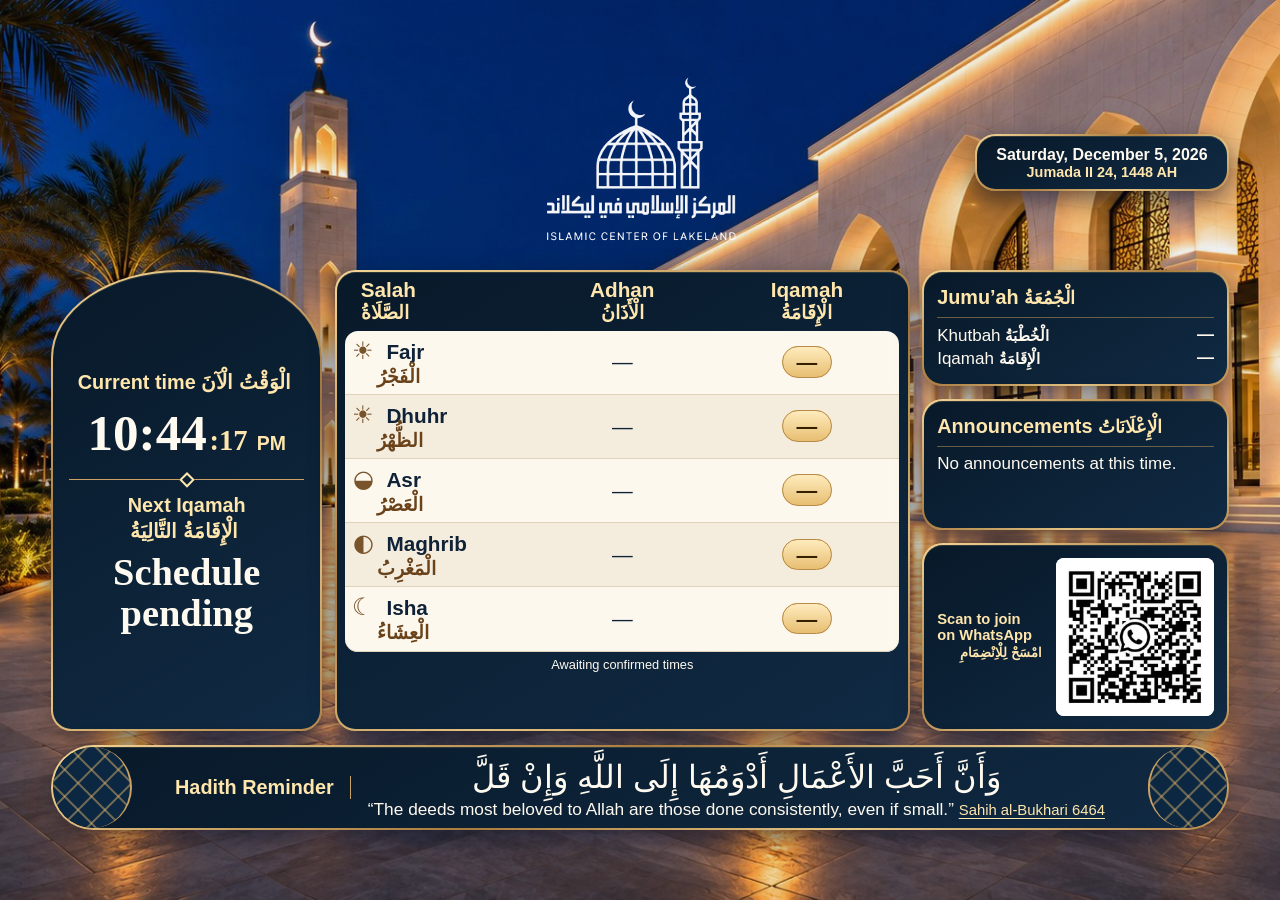
==== index.html @ b2e6d0c0 "Keep the Quran reminder fully visible at 1080p with the separate WhatsApp panel" ====
<!doctype html>
<html lang="en">
<head>
  <meta charset="utf-8">
  <meta name="viewport" content="width=device-width, initial-scale=1">
  <meta name="theme-color" content="#0d233a">
  <title>ICOL | Salah Display</title>
  <link rel="icon" href="icol-logo.jpg">
  <link rel="stylesheet" href="courtyard.css?v=12">
  <script src="courtyard.js?v=3" defer></script>
</head>
<body>
  <main class="display">
    <header class="masthead">
      <h1><img class="logo" src="icol-logo.jpg" alt="Islamic Center of Lakeland Salah Display"></h1>
      <div class="dates panel">
        <p id="date">Lakeland, Florida</p>
        <p id="hijri-date"></p>
      </div>
    </header>

    <div class="dashboard">
      <section class="time-panel panel" aria-label="Local time and next Iqamah">
        <h2>Current time <span class="label-ar" lang="ar" dir="rtl">الْوَقْتُ الْآنَ</span></h2>
        <div class="clock"><time id="clock">--:--</time><span id="clock-seconds" aria-hidden="true"></span><span id="period"></span></div>
        <div class="next">
          <h2>Next Iqamah <span class="label-ar" lang="ar" dir="rtl">الْإِقَامَةُ التَّالِيَةُ</span></h2>
          <p id="next-prayer">Schedule pending</p><p id="next-prayer-ar" class="label-ar" lang="ar" dir="rtl" hidden></p>
          <p id="countdown"></p>
          <p id="next-time" class="pill" hidden></p>
        </div>
      </section>

      <section class="schedule panel" aria-label="Prayer schedule">
        <table>
          <thead><tr>
            <th scope="col">Salah <span class="label-ar" lang="ar" dir="rtl">الصَّلَاةُ</span></th>
            <th scope="col">Adhan <span class="label-ar" lang="ar" dir="rtl">الْأَذَانُ</span></th>
            <th scope="col">Iqamah <span class="label-ar" lang="ar" dir="rtl">الْإِقَامَةُ</span></th>
          </tr></thead>
          <tbody id="prayers"></tbody>
        </table>
        <p id="schedule-status" role="status">Loading schedule…</p>
      </section>

      <aside class="sidebar" aria-label="Community information">
        <section class="jumuah panel">
          <h2>Jumu’ah <span class="label-ar" lang="ar" dir="rtl">الْجُمُعَةُ</span></h2>
          <dl>
            <div><dt>Khutbah <span class="label-ar" lang="ar" dir="rtl">الْخُطْبَةُ</span></dt><dd id="khutbah">—</dd></div>
            <div><dt>Iqamah <span class="label-ar" lang="ar" dir="rtl">الْإِقَامَةُ</span></dt><dd id="jumuah-iqamah">—</dd></div>
          </dl>
        </section>
        <section class="announcements panel">
          <h2>Announcements <span class="label-ar" lang="ar" dir="rtl">الْإِعْلَانَاتُ</span></h2>
          <p id="announcement">No announcements at this time.</p>
        </section>
        <section class="whatsapp-panel panel" aria-label="Join the WhatsApp announcements group">
          <figure class="whatsapp">
            <div class="whatsapp-qr">
              <img src="whatsapp-group-qr.jpg" width="472" height="1024" alt="QR code for the Islamic Center of Lakeland WhatsApp announcements group">
            </div>
            <figcaption>Scan to join on WhatsApp <span class="label-ar" lang="ar" dir="rtl">امْسَحْ لِلْاِنْضِمَامِ</span></figcaption>
          </figure>
        </section>
      </aside>
    </div>

    <section class="reminder panel" aria-labelledby="reminder-title">
      <h2 id="reminder-title">Qur’anic Reminder</h2>
      <div>
        <p id="reminder-arabic" class="arabic" lang="ar" dir="rtl">وَأَقِيمُوا الصَّلَاةَ وَآتُوا الزَّكَاةَ</p>
        <p><span id="reminder-english">“And establish prayer and give zakah.”</span> <cite><a id="reminder-source" href="https://quran.com/2/43">Qur’an 2:43</a></cite></p>
      </div>
    </section>
  </main>
</body>
</html>
---- courtyard.css ----
:root {
  font-family: "Segoe UI", Arial, sans-serif;
  color: #fffaf0;
  background: #101b32;
  --accent-text: #ffe6ad;
  --edge: #cca264;
  --navy: #0a2036;
  --panel-trim: linear-gradient(155deg, #f2d697, #aa7c3e 44%, #e4c483 72%, #ba8b4c);
  --sky: #7d6447;
  --courtyard: url("chandelier-hall.jpg");
  --tint: rgba(19, 37, 64, .10);
}
html[data-phase="night"] { --sky: #222a53; --tint: rgba(9, 19, 56, .06); --courtyard: url("blue-hour-mosque.jpg"); }
* { box-sizing: border-box; }
body {
  margin: 0;
  min-height: 100vh;
  background:
    linear-gradient(var(--tint), var(--tint)),
    var(--courtyard) center / cover no-repeat,
    url("courtyard.jpg") center / cover no-repeat,
    radial-gradient(ellipse at 50% 20%, var(--sky), #152441 78%);
  background-attachment: fixed;
}
.display {
  width: min(100%, 1920px);
  min-height: 100vh;
  margin: auto;
  padding: clamp(18px, 3vw, 55px) clamp(16px, 4vw, 76px);
  display: flex;
  flex-direction: column;
  justify-content: center;
  gap: clamp(12px, 2.4vh, 30px);
}
h1, h2, p, dl, dd { margin: 0; }
h2 { font-size: clamp(17px, 1.55vw, 30px); color: var(--accent-text); }
.masthead { position: relative; display: grid; justify-items: center; align-items: center; }
.masthead h1 {
  position: relative;
  width: clamp(135px, min(24vw, 29vh), 340px);
  aspect-ratio: 520 / 489;
  overflow: hidden;
  mix-blend-mode: multiply;
}
.logo {
  position: absolute;
  top: -6.54%;
  left: -11.54%;
  width: 123.08%;
  height: auto;
  filter: brightness(1.08) contrast(1.2);
}
.panel {
  min-width: 0;
  background: linear-gradient(150deg, #081929, #102a43) padding-box, var(--panel-trim) border-box;
  border: 2px solid transparent;
  border-radius: clamp(14px, 1.6vw, 30px);
  box-shadow: 0 8px 24px #050d2390, inset 0 1px 0 #ffdf8b26;
}
.dates {
  position: absolute;
  right: 0;
  padding: .6em 1.2em;
  font-size: clamp(13px, 1.25vw, 24px);
  font-weight: 650;
  text-align: center;
}
#hijri-date { color: var(--accent-text); font-size: .9em; }
.dashboard {
  display: grid;
  grid-template-columns: minmax(0, .92fr) minmax(0, 1.95fr) minmax(0, 1.04fr);
  gap: clamp(8px, 1vw, 22px);
}
.time-panel { border-top-left-radius: 47% 19%; border-top-right-radius: 47% 19%; display: flex; flex-direction: column; justify-content: center; text-align: center; padding: clamp(10px, 1.25vw, 24px); }
.clock { display: flex; flex-wrap: wrap; align-items: baseline; justify-content: center; column-gap: .18em; font: 700 clamp(29px, 4vw, 76px)/1.12 Georgia, serif; font-variant-numeric: tabular-nums; margin-top: .12em; }
#period { font: 650 .38em "Segoe UI", sans-serif; color: var(--accent-text); }
.next { position: relative; border-top: 1px solid var(--edge); margin-top: clamp(10px, 2vh, 28px); padding-top: clamp(9px, 1.5vh, 20px); }
#next-prayer { font: 700 clamp(21px, 3vw, 56px)/1.05 Georgia, serif; margin-top: .15em; }
#countdown { font-size: clamp(15px, 1.6vw, 29px); margin-top: .3em; }
#countdown:empty, #schedule-status:empty { display: none; }
.pill { color: #342000; background: linear-gradient(#ffebbd, #e7be72); border: 1px solid #b68a49; border-radius: 999px; font-weight: 750; padding: .16em .65em; white-space: nowrap; }
#next-time { width: fit-content; margin: .55em auto 0; font-size: clamp(15px, 1.5vw, 28px); }
.schedule { padding: 0 clamp(6px, .65vw, 13px) clamp(6px, .65vw, 13px); }
table { width: 100%; border-spacing: 0; table-layout: fixed; font-size: clamp(14px, 1.62vw, 31px); text-align: center; }
thead th { color: var(--accent-text); padding: clamp(8px, 1vh, 16px) 0; }
thead th:first-child, tbody th { text-align: left; padding-left: clamp(8px, 1.2vw, 24px); }
tbody { color: #102237; }
tbody tr { background: #fcf8ee; }
tbody tr:nth-child(even) { background: #f4edde; }
tbody tr[aria-current="true"] { background: #f8e7bd; }
tbody th, td { padding: clamp(8px, 1.15vh, 15px) 1px; border-bottom: 1px solid #ded2ba; }
tbody th::before {
  display: inline-block;
  width: 1.4em;
  margin-right: .28em;
  color: #795329;
  text-align: center;
  font: 1.15em Georgia, serif;
}
tbody tr:nth-child(1) th::before { content: "☀" / ""; }
tbody tr:nth-child(2) th::before { content: "☀" / ""; }
tbody tr:nth-child(3) th::before { content: "◒" / ""; }
tbody tr:nth-child(4) th::before { content: "◐" / ""; }
tbody tr:nth-child(5) th::before { content: "☾" / ""; }
tbody tr:first-child th { border-top-left-radius: 13px; }
tbody tr:first-child td:last-child { border-top-right-radius: 13px; }
tbody tr:last-child th { border-bottom-left-radius: 13px; }
tbody tr:last-child td:last-child { border-bottom-right-radius: 13px; }
#schedule-status { padding-top: .45em; text-align: center; font-size: clamp(12px, 1vw, 18px); }
.sidebar { min-width: 0; display: grid; grid-template-rows: auto minmax(min-content, 1fr) auto; gap: clamp(8px, 1vw, 20px); }
.sidebar section { padding: clamp(9px, 1vw, 20px); }
.sidebar h2 { border-bottom: 1px solid #c99c5b80; padding-bottom: .3em; margin-bottom: .35em; }
.jumuah dl, #announcement { font-size: clamp(13px, 1.33vw, 25px); }
.jumuah dl div { display: flex; flex-wrap: wrap; justify-content: space-between; gap: 0 .4em; }
.jumuah dd { font-weight: 700; }
#announcement { min-block-size: 3.6em; line-height: 1.2; overflow-wrap: anywhere; }
.reminder { display: flex; gap: 1em; align-items: center; justify-content: center; padding: .5em 1em; text-align: center; font-size: clamp(14px, 1.35vw, 25px); }
.reminder h2 { max-width: 9em; border-right: 1px solid var(--edge); padding-right: .8em; }
.arabic { font-size: clamp(24px, 2.5vw, 45px); line-height: 1.35; }
cite { color: var(--accent-text); font-size: .86em; font-style: normal; white-space: nowrap; }
@media (min-width: 761px) {
  .next::before {
    content: "";
    position: absolute;
    width: .45em;
    height: .45em;
    top: 0;
    left: 50%;
    transform: translate(-50%, -50%) rotate(45deg);
    background: var(--navy);
    border: 2px solid var(--accent-text);
  }
  .reminder {
    position: relative;
    isolation: isolate;
    overflow: hidden;
    border-radius: 999px;
    padding-inline: clamp(42px, 7vw, 130px);
  }
  .reminder::before, .reminder::after {
    content: "";
    position: absolute;
    z-index: -1;
    inset: 0 auto 0 0;
    width: clamp(30px, 6vw, 112px);
    background:
      repeating-linear-gradient(45deg, transparent 0 10px, #dbb26980 11px 12px, transparent 13px 19px),
      repeating-linear-gradient(-45deg, transparent 0 10px, #dbb26980 11px 12px, transparent 13px 19px),
      #0c2741;
    border-radius: 50%;
    border-right: 2px solid var(--edge);
  }
  .reminder::after { inset: 0 0 0 auto; transform: scaleX(-1); }
}
@media (max-width: 760px) {
  .dashboard { grid-template-columns: minmax(0, 1fr); }
  .masthead { grid-template-columns: auto 1fr; justify-items: start; gap: 12px; }
  .dates { position: static; justify-self: end; }
  .time-panel { border-radius: 16px; flex-direction: row; align-items: center; justify-content: space-around; gap: 10px; }
  .next { position: relative; border-top: 0; border-left: 1px solid var(--edge); padding: 0 0 0 12px; margin: 0; }
  .sidebar { grid-template-columns: repeat(2, minmax(0, 1fr)); grid-template-rows: auto; }
}
@media (max-width: 410px) {
  .reminder { flex-direction: column; gap: .3em; }
  .reminder h2 { max-width: none; border-right: 0; padding-right: 0; }
}
cite a { color: inherit; text-underline-offset: .2em; }
#clock-seconds { margin-left: -.23em; color: var(--accent-text); font-size: .56em; }

.label-ar {
  display: inline-block;
  margin-inline-start: .25em;
  font-family: "Segoe UI", Tahoma, Arial, sans-serif;
  font-weight: 600;
  line-height: 1.5;
}
.label-ar[hidden] { display: none; }
thead .label-ar, tbody .label-ar {
  display: block;
  margin-inline-start: 0;
  font-size: .9em;
}
tbody .label-ar { margin-left: 1.65em; text-align: left; color: #6a431b; }
#next-prayer-ar { font-size: clamp(20px, 2.5vw, 46px); color: var(--accent-text); }
.sidebar .label-ar { font-size: .9em; }
@media (max-width: 430px) {
  .time-panel h2 .label-ar, .sidebar h2 .label-ar { display: block; margin-inline-start: 0; }
  tbody .label-ar { margin-left: .1em; }
}
@media (min-width: 761px) and (orientation: landscape) {
  .display { padding-block: clamp(12px, 2.1vh, 26px); gap: clamp(9px, 1.55vh, 20px); }
  .masthead h1 { width: clamp(124px, min(24vw, 22vh), 340px); }
  table { font-size: clamp(14px, min(1.62vw, 2.7vh), 31px); line-height: 1.15; }
  thead th, tbody th, td { padding-block: clamp(4px, .66vh, 9px); }
  thead .label-ar, tbody .label-ar { line-height: 1.25; }
}
html[data-phase="night"] .masthead h1 { mix-blend-mode: screen; }
html[data-phase="night"] .logo { filter: brightness(1.08) contrast(1.2) invert(1); }

.whatsapp {
  display: grid;
  grid-template-columns: minmax(0, 1fr) auto;
  align-items: center;
  column-gap: clamp(9px, 1.1vw, 18px);
  margin: 0;
}
.whatsapp-qr {
  grid-column: 2;
  grid-row: 1;
  position: relative;
  width: clamp(103px, 17.6vh, 190px);
  aspect-ratio: 1;
  overflow: hidden;
  background: white;
  border-radius: 8px;
}
.whatsapp-qr img {
  position: absolute;
  /* Frame the original QR and its white margin without altering the code. */
  width: 201.71%;
  max-width: none;
  height: auto;
  left: -50.85%;
  top: -173.93%;
}
.whatsapp figcaption {
  grid-column: 1;
  grid-row: 1;
  color: var(--accent-text);
  font-size: clamp(12px, 1.15vw, 22px);
  font-weight: 650;
}
.whatsapp .label-ar { display: block; margin-inline-start: 0; }
@media (max-width: 760px) {
  .whatsapp-panel { grid-column: 1 / -1; }
}
@media (min-width: 761px) and (max-width: 1020px) {
  .whatsapp { grid-template-columns: 1fr; justify-items: center; row-gap: 5px; text-align: center; }
  .whatsapp-qr, .whatsapp figcaption { grid-column: 1; grid-row: auto; }
}
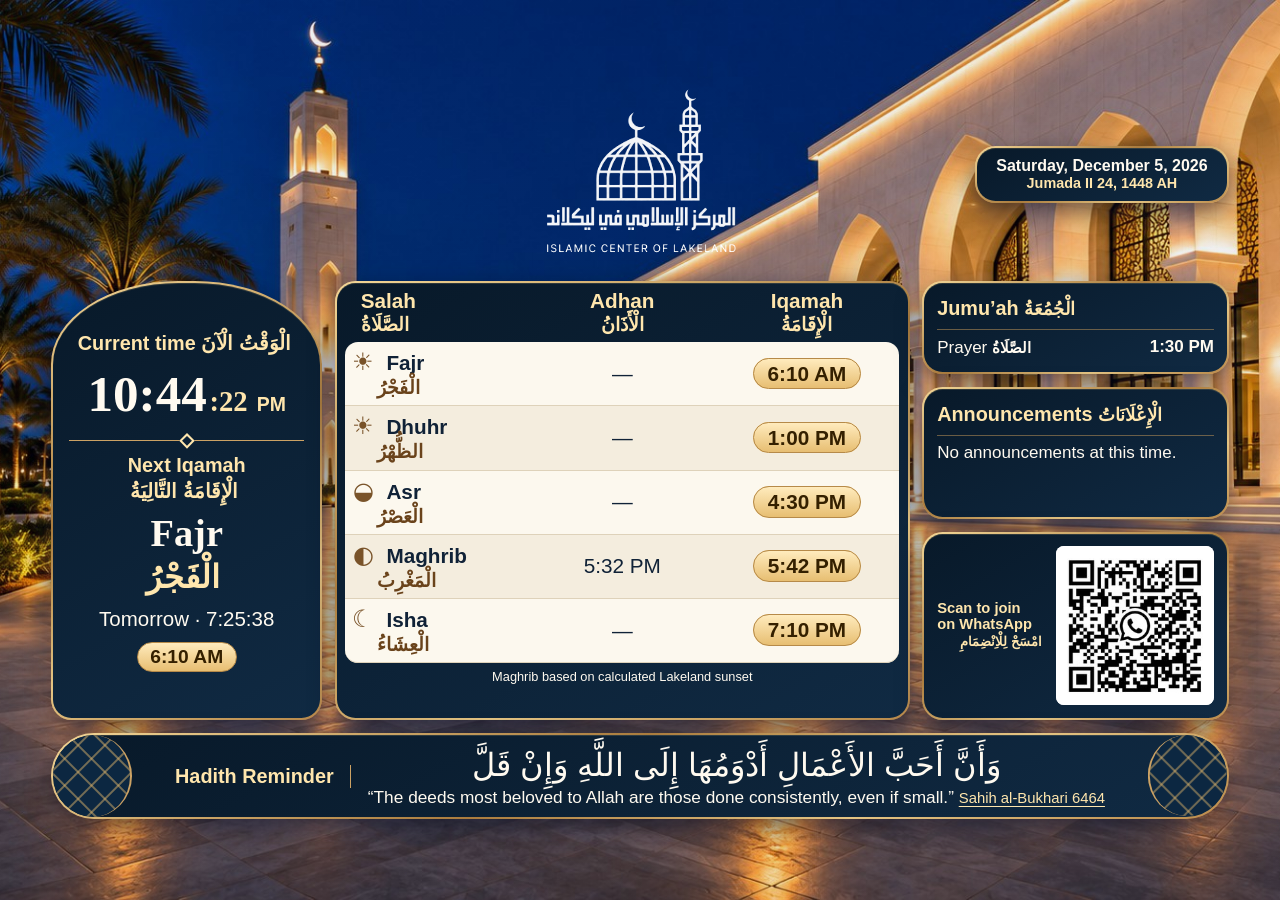
==== commit a25c471e: "Publish approved ICOL Iqamah times and calculate Maghrib from Lakeland sunset" ====
--- a/index.html
+++ b/index.html
@@ -6,8 +6,8 @@
   <meta name="theme-color" content="#0d233a">
   <title>ICOL | Salah Display</title>
   <link rel="icon" href="icol-logo.jpg">
-  <link rel="stylesheet" href="courtyard.css?v=12">
-  <script src="courtyard.js?v=3" defer></script>
+  <link rel="stylesheet" href="courtyard.css?v=13">
+  <script src="courtyard.js?v=4" defer></script>
 </head>
 <body>
   <main class="display">
@@ -47,8 +47,8 @@
         <section class="jumuah panel">
           <h2>Jumu’ah <span class="label-ar" lang="ar" dir="rtl">الْجُمُعَةُ</span></h2>
           <dl>
-            <div><dt>Khutbah <span class="label-ar" lang="ar" dir="rtl">الْخُطْبَةُ</span></dt><dd id="khutbah">—</dd></div>
-            <div><dt>Iqamah <span class="label-ar" lang="ar" dir="rtl">الْإِقَامَةُ</span></dt><dd id="jumuah-iqamah">—</dd></div>
+            <div id="khutbah-row" hidden><dt>Khutbah <span class="label-ar" lang="ar" dir="rtl">الْخُطْبَةُ</span></dt><dd id="khutbah">—</dd></div>
+            <div><dt>Prayer <span class="label-ar" lang="ar" dir="rtl">الصَّلَاةُ</span></dt><dd id="jumuah-iqamah">—</dd></div>
           </dl>
         </section>
         <section class="announcements panel">
@@ -75,4 +75,4 @@
     </section>
   </main>
 </body>
-</html>
+</html>
--- a/courtyard.css
+++ b/courtyard.css
@@ -238,3 +238,5 @@
   .whatsapp { grid-template-columns: 1fr; justify-items: center; row-gap: 5px; text-align: center; }
   .whatsapp-qr, .whatsapp figcaption { grid-column: 1; grid-row: auto; }
 }
+
+.jumuah dl div[hidden] { display: none; }
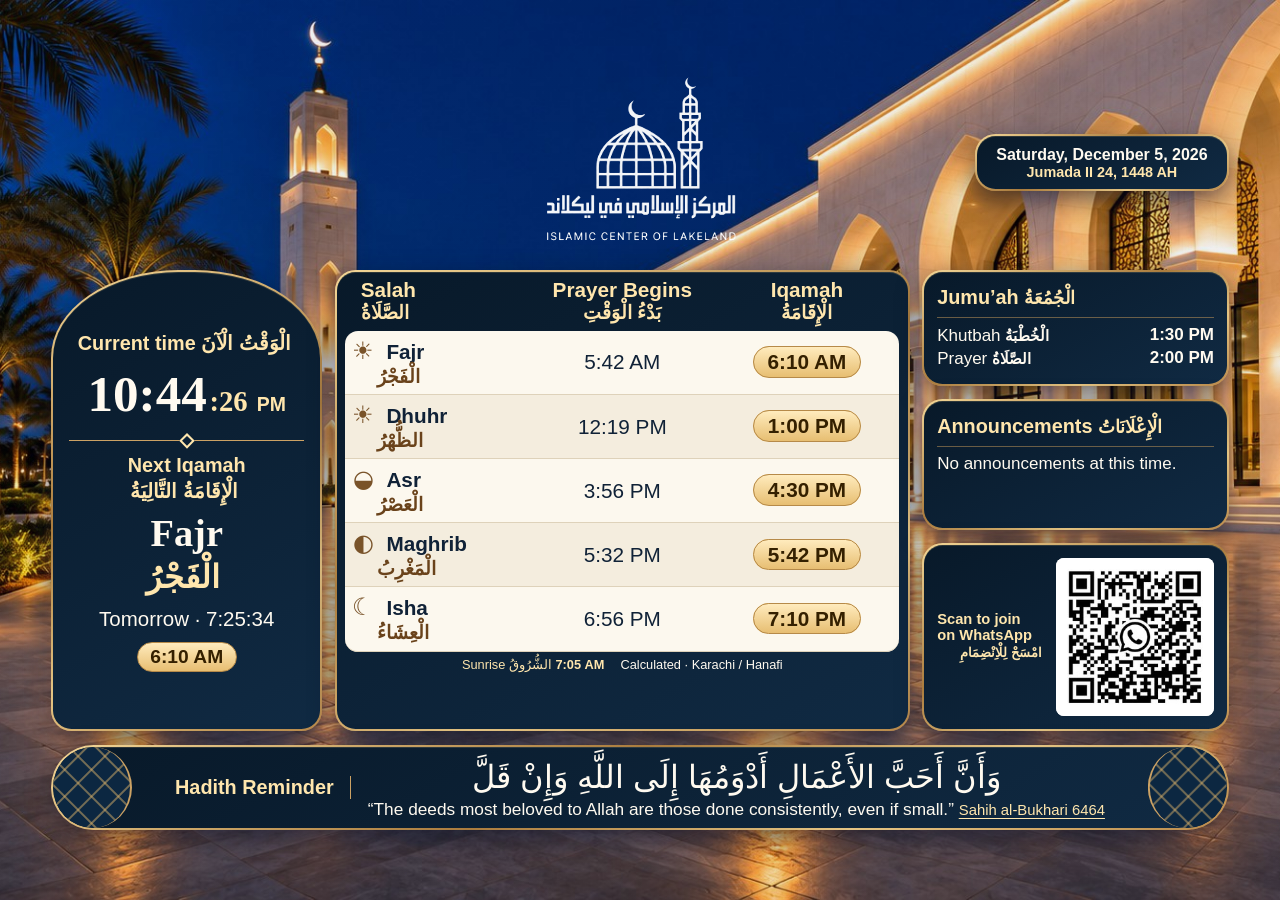
==== commit 5d9d0452: "Add daily Karachi prayer starts, Hanafi Asr and Lakeland sunrise" ====
--- a/index.html
+++ b/index.html
@@ -6,8 +6,8 @@
   <meta name="theme-color" content="#0d233a">
   <title>ICOL | Salah Display</title>
   <link rel="icon" href="icol-logo.jpg">
-  <link rel="stylesheet" href="courtyard.css?v=13">
-  <script src="courtyard.js?v=4" defer></script>
+  <link rel="stylesheet" href="courtyard.css?v=14">
+  <script src="courtyard.js?v=6" defer></script>
 </head>
 <body>
   <main class="display">
@@ -35,12 +35,15 @@
         <table>
           <thead><tr>
             <th scope="col">Salah <span class="label-ar" lang="ar" dir="rtl">الصَّلَاةُ</span></th>
-            <th scope="col">Adhan <span class="label-ar" lang="ar" dir="rtl">الْأَذَانُ</span></th>
+            <th scope="col">Prayer Begins <span class="label-ar" lang="ar" dir="rtl">بَدْءُ الْوَقْتِ</span></th>
             <th scope="col">Iqamah <span class="label-ar" lang="ar" dir="rtl">الْإِقَامَةُ</span></th>
           </tr></thead>
           <tbody id="prayers"></tbody>
         </table>
-        <p id="schedule-status" role="status">Loading schedule…</p>
+        <div class="schedule-meta">
+          <p id="sunrise-note" hidden>Sunrise <span lang="ar" dir="rtl">الشُّرُوقُ</span> <strong id="sunrise-time"></strong></p>
+          <p id="schedule-status" role="status">Loading schedule…</p>
+        </div>
       </section>
 
       <aside class="sidebar" aria-label="Community information">
@@ -48,7 +51,7 @@
           <h2>Jumu’ah <span class="label-ar" lang="ar" dir="rtl">الْجُمُعَةُ</span></h2>
           <dl>
             <div id="khutbah-row" hidden><dt>Khutbah <span class="label-ar" lang="ar" dir="rtl">الْخُطْبَةُ</span></dt><dd id="khutbah">—</dd></div>
-            <div><dt>Prayer <span class="label-ar" lang="ar" dir="rtl">الصَّلَاةُ</span></dt><dd id="jumuah-iqamah">—</dd></div>
+            <div id="jumuah-prayer-row" hidden><dt>Prayer <span class="label-ar" lang="ar" dir="rtl">الصَّلَاةُ</span></dt><dd id="jumuah-iqamah">—</dd></div>
           </dl>
         </section>
         <section class="announcements panel">
--- a/courtyard.css
+++ b/courtyard.css
@@ -240,3 +240,7 @@
 }
 
 .jumuah dl div[hidden] { display: none; }
+
+.schedule-meta { display: flex; flex-wrap: wrap; justify-content: center; align-items: baseline; gap: 0 1em; }
+#sunrise-note { font-size: clamp(12px, 1vw, 18px); color: var(--accent-text); }
+.check-time { background: #fff1eb; border-color: #a34020; color: #8c3218; font-size: .75em; }
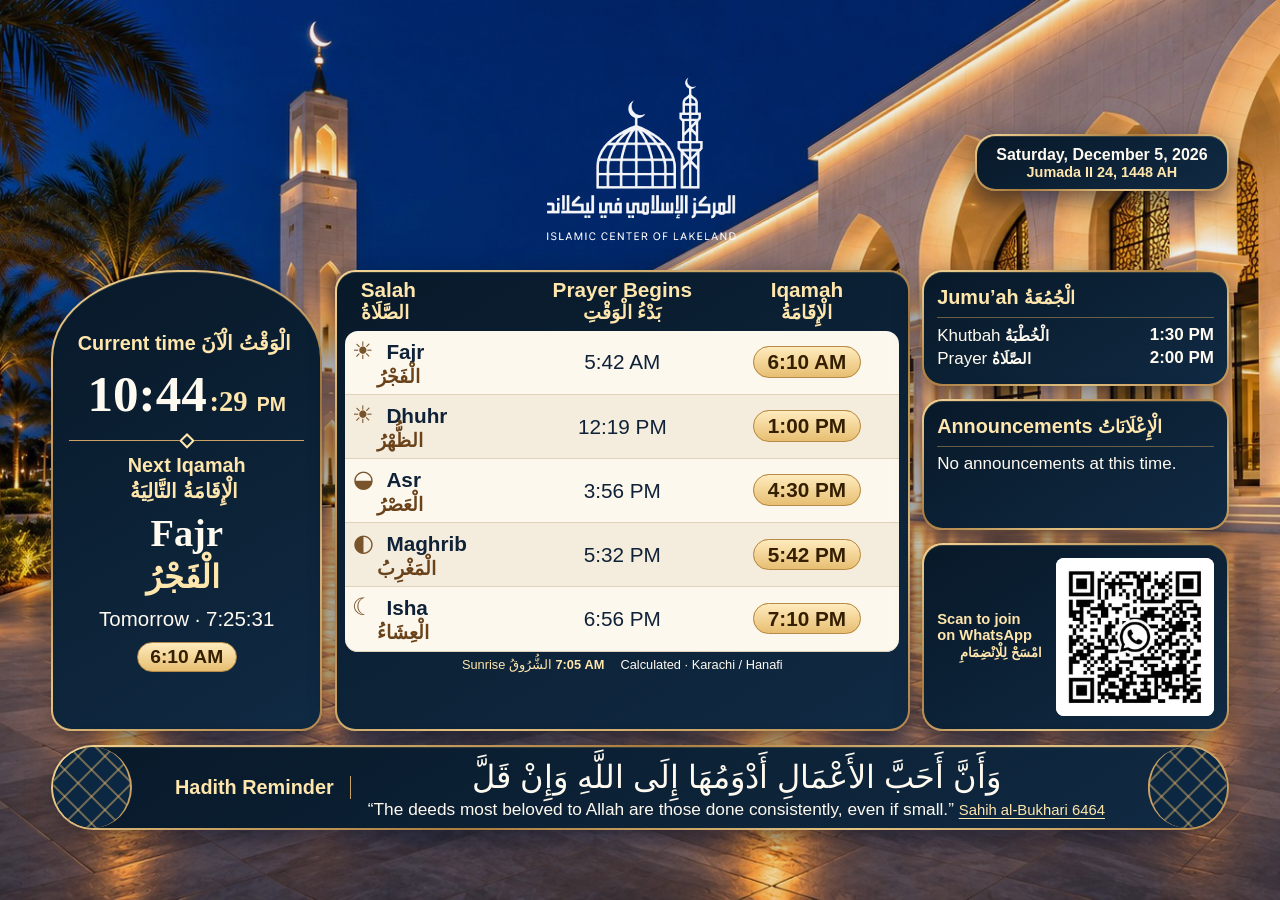
==== commit fe73ff11: "Switch the board to blue hour five minutes before Maghrib until Fajr" ====
--- a/index.html
+++ b/index.html
@@ -7,7 +7,7 @@
   <title>ICOL | Salah Display</title>
   <link rel="icon" href="icol-logo.jpg">
   <link rel="stylesheet" href="courtyard.css?v=14">
-  <script src="courtyard.js?v=6" defer></script>
+  <script src="courtyard.js?v=7" defer></script>
 </head>
 <body>
   <main class="display">
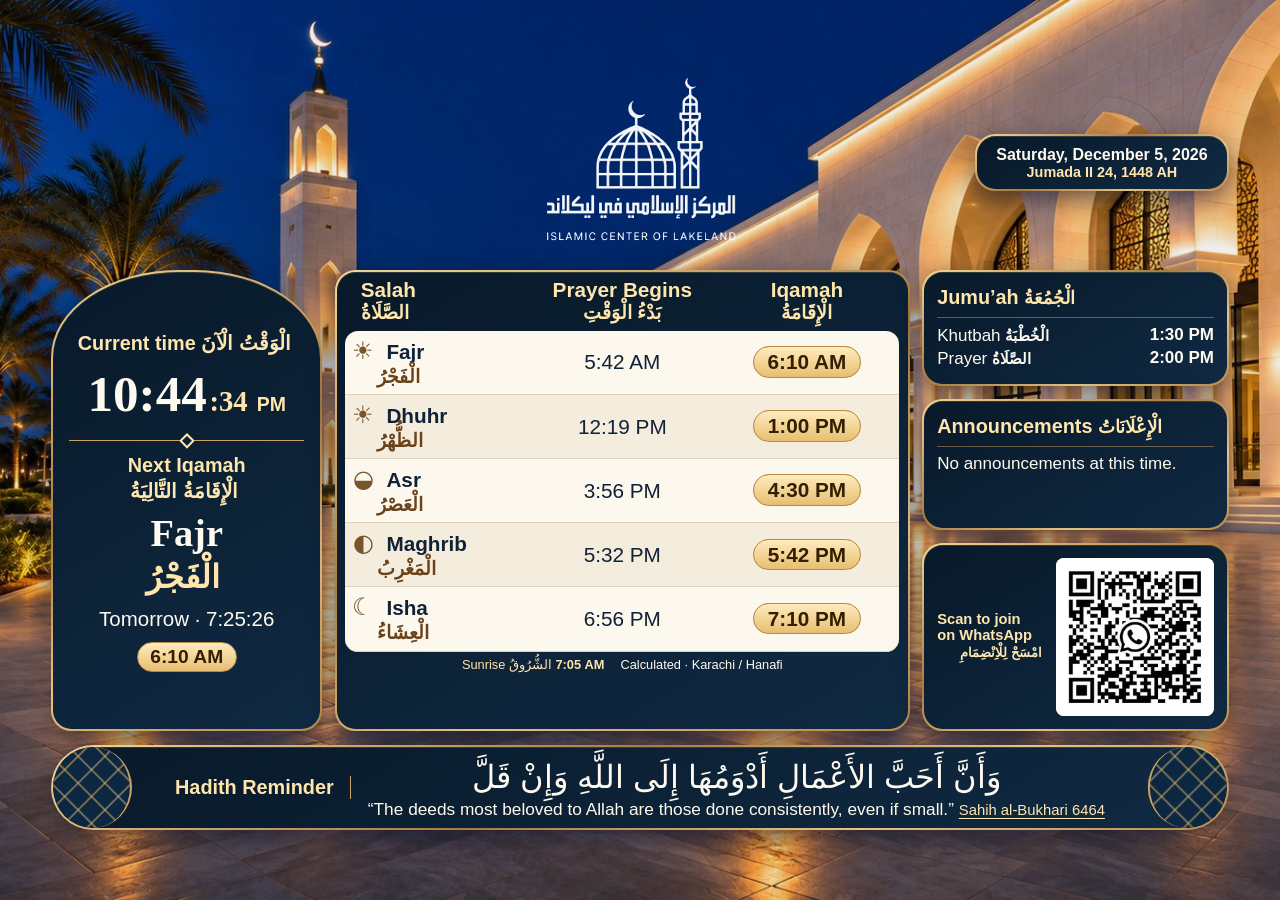
==== commit bce20c44: "Fit the whole ICOL board in shorter Fire TV browser windows" ====
--- a/index.html
+++ b/index.html
@@ -6,7 +6,7 @@
   <meta name="theme-color" content="#0d233a">
   <title>ICOL | Salah Display</title>
   <link rel="icon" href="icol-logo.jpg">
-  <link rel="stylesheet" href="courtyard.css?v=14">
+  <link rel="stylesheet" href="courtyard.css?v=15">
   <script src="courtyard.js?v=7" defer></script>
 </head>
 <body>
@@ -78,4 +78,4 @@
     </section>
   </main>
 </body>
-</html>
+</html>
--- a/courtyard.css
+++ b/courtyard.css
@@ -244,3 +244,61 @@
 .schedule-meta { display: flex; flex-wrap: wrap; justify-content: center; align-items: baseline; gap: 0 1em; }
 #sunrise-note { font-size: clamp(12px, 1vw, 18px); color: var(--accent-text); }
 .check-time { background: #fff1eb; border-color: #a34020; color: #8c3218; font-size: .75em; }
+
+/* TV browsers can reserve part of a landscape screen for their toolbar. */
+@media (min-width: 660px) and (max-height: 650px) and (orientation: landscape) {
+  .display {
+    padding: clamp(10px, 2.2vh, 16px) 3vw;
+    gap: clamp(7px, 1.6vh, 12px);
+  }
+  .masthead { grid-template-columns: 1fr; justify-items: center; gap: 0; }
+  .masthead h1 { width: clamp(74px, 17.5vh, 114px); }
+  .dates { position: absolute; padding: .4em .7em; font-size: clamp(10px, 2.4vh, 14px); }
+  .dashboard {
+    grid-template-columns: minmax(0, .92fr) minmax(0, 1.95fr) minmax(0, 1.04fr);
+    gap: clamp(6px, 1vw, 12px);
+  }
+  h2 { font-size: clamp(13px, 2.8vh, 18px); }
+  .time-panel {
+    flex-direction: column;
+    align-items: stretch;
+    justify-content: center;
+    gap: 0;
+    padding: clamp(7px, 1.6vh, 11px);
+  }
+  .clock { font-size: clamp(26px, min(4.1vw, 8vh), 52px); }
+  .next {
+    border-left: 0;
+    border-top: 1px solid var(--edge);
+    margin: 8px 0 0;
+    padding: 7px 0 0;
+  }
+  #next-prayer { font-size: clamp(21px, 5vh, 34px); }
+  #next-prayer-ar { font-size: clamp(15px, 3.7vh, 24px); }
+  #countdown, #next-time { font-size: clamp(12px, 2.7vh, 16px); }
+  table { font-size: clamp(11px, min(1.65vw, 3vh), 20px); line-height: 1.12; }
+  thead th, tbody th, td { padding-block: clamp(2px, .65vh, 5px); }
+  thead .label-ar, tbody .label-ar { line-height: 1.22; }
+  .schedule { padding: 0 5px 5px; }
+  #schedule-status, #sunrise-note { font-size: clamp(10px, 2.1vh, 13px); }
+  .sidebar { grid-template-columns: minmax(0, 1fr); grid-template-rows: auto 1fr auto; gap: 6px; }
+  .sidebar section { padding: clamp(6px, 1.25vh, 9px); }
+  .sidebar h2 { padding-bottom: .18em; margin-bottom: .26em; }
+  .jumuah dl, #announcement { font-size: clamp(11px, 2.65vh, 16px); }
+  #announcement { min-block-size: 2.4em; }
+  .whatsapp-panel { grid-column: auto; }
+  .whatsapp {
+    grid-template-columns: minmax(0, 1fr) auto;
+    justify-items: stretch;
+    column-gap: 6px;
+    text-align: left;
+  }
+  .whatsapp-qr {
+    grid-column: 2;
+    grid-row: 1;
+    width: clamp(78px, 19vh, 116px);
+  }
+  .whatsapp figcaption { grid-column: 1; grid-row: 1; font-size: clamp(10px, 2.25vh, 14px); }
+  .reminder { padding-block: .32em; font-size: clamp(11px, 2.5vh, 16px); }
+  .arabic { font-size: clamp(18px, 4.4vh, 30px); line-height: 1.22; }
+}
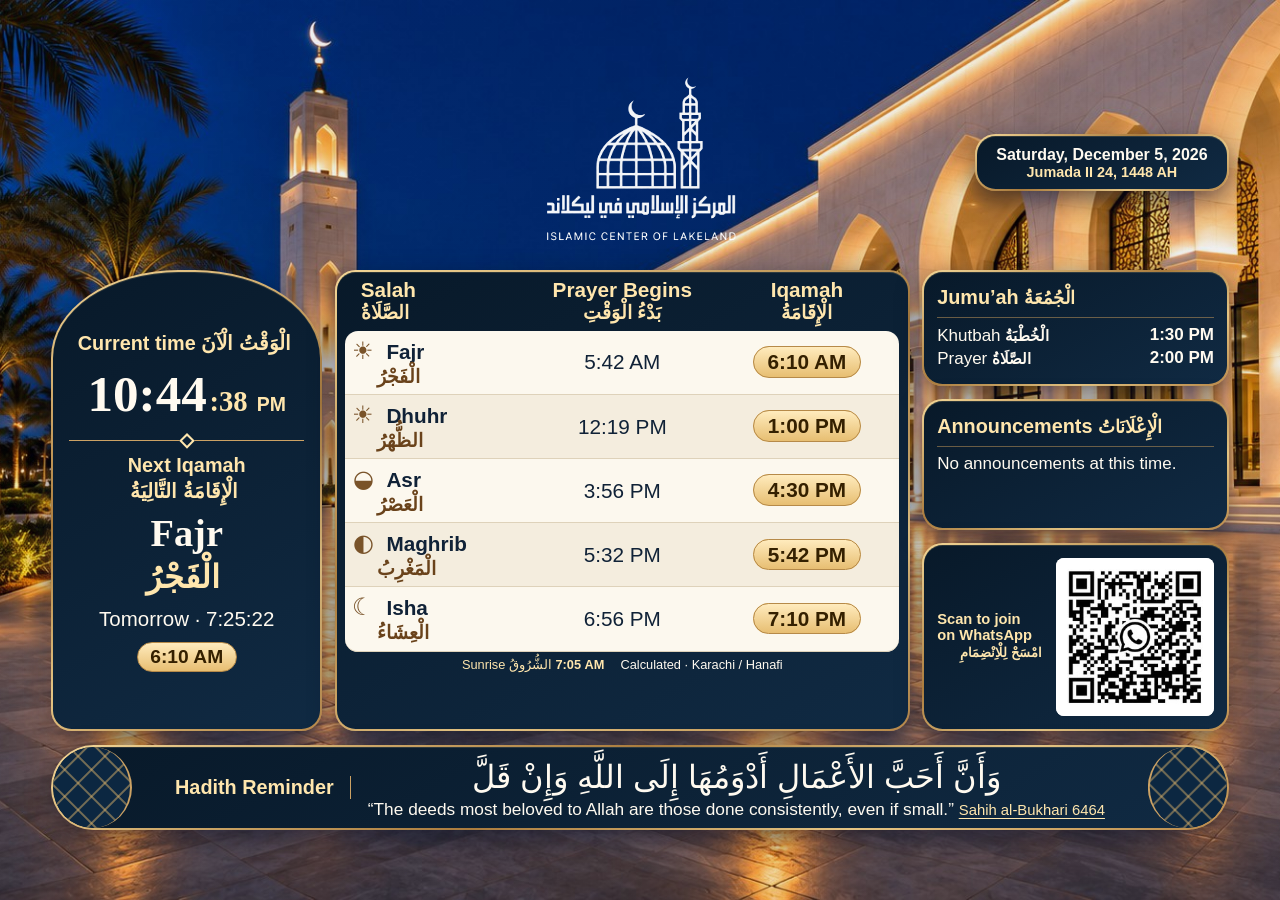
==== commit 84904ceb: "Format civil Hijri dates consistently on Fire TV" ====
--- a/index.html
+++ b/index.html
@@ -7,7 +7,7 @@
   <title>ICOL | Salah Display</title>
   <link rel="icon" href="icol-logo.jpg">
   <link rel="stylesheet" href="courtyard.css?v=15">
-  <script src="courtyard.js?v=7" defer></script>
+  <script src="courtyard.js?v=8" defer></script>
 </head>
 <body>
   <main class="display">
@@ -78,4 +78,4 @@
     </section>
   </main>
 </body>
-</html>
+</html>
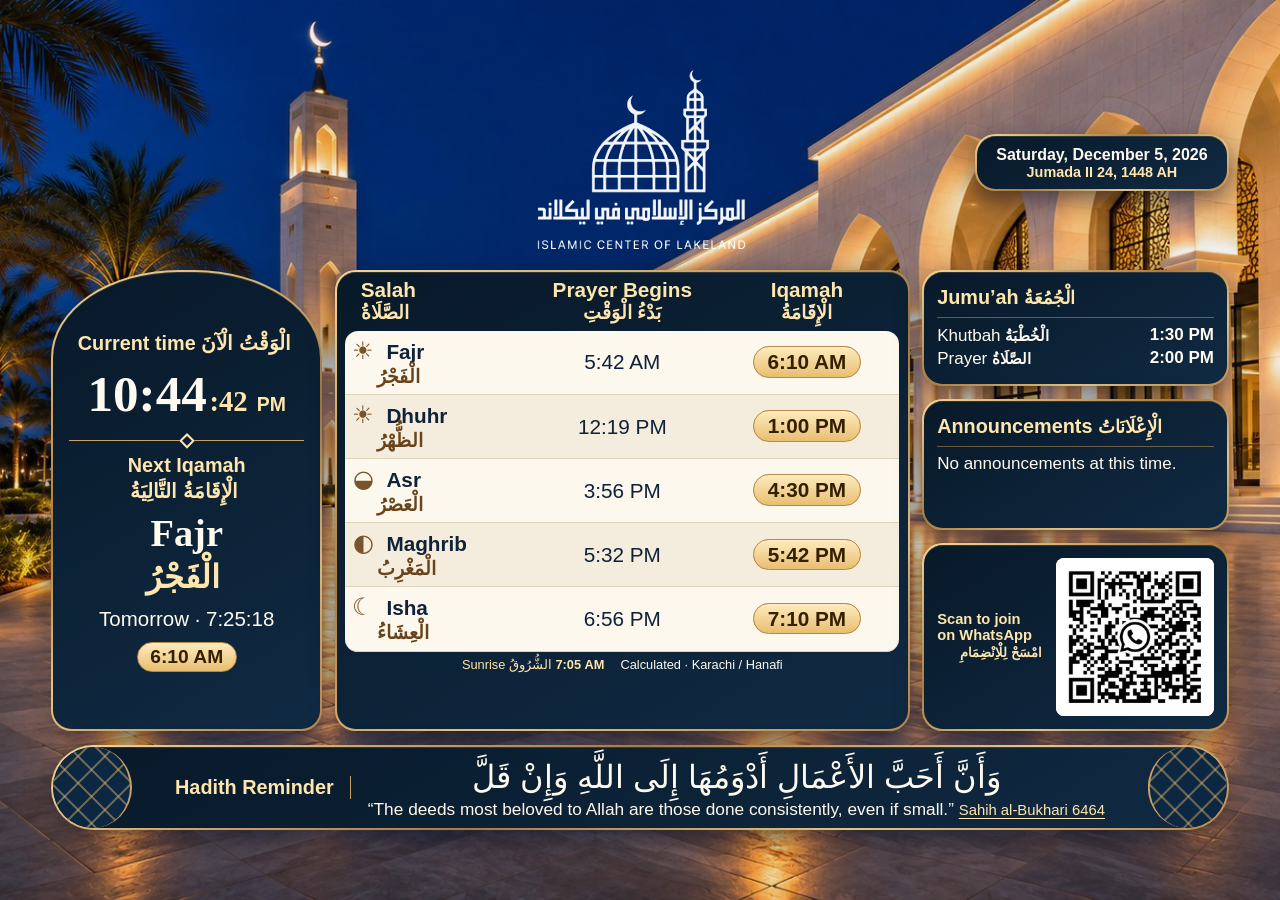
==== commit 0e490ffe: "Enlarge the ICOL logo on landscape displays" ====
--- a/index.html
+++ b/index.html
@@ -6,7 +6,7 @@
   <meta name="theme-color" content="#0d233a">
   <title>ICOL | Salah Display</title>
   <link rel="icon" href="icol-logo.jpg">
-  <link rel="stylesheet" href="courtyard.css?v=15">
+  <link rel="stylesheet" href="courtyard.css?v=16">
   <script src="courtyard.js?v=8" defer></script>
 </head>
 <body>
@@ -78,4 +78,4 @@
     </section>
   </main>
 </body>
-</html>
+</html>
--- a/courtyard.css
+++ b/courtyard.css
@@ -302,3 +302,7 @@
   .reminder { padding-block: .32em; font-size: clamp(11px, 2.5vh, 16px); }
   .arabic { font-size: clamp(18px, 4.4vh, 30px); line-height: 1.22; }
 }
+
+@media (min-width: 660px) and (orientation: landscape) {
+  .masthead h1 { transform: scale(1.1); }
+}
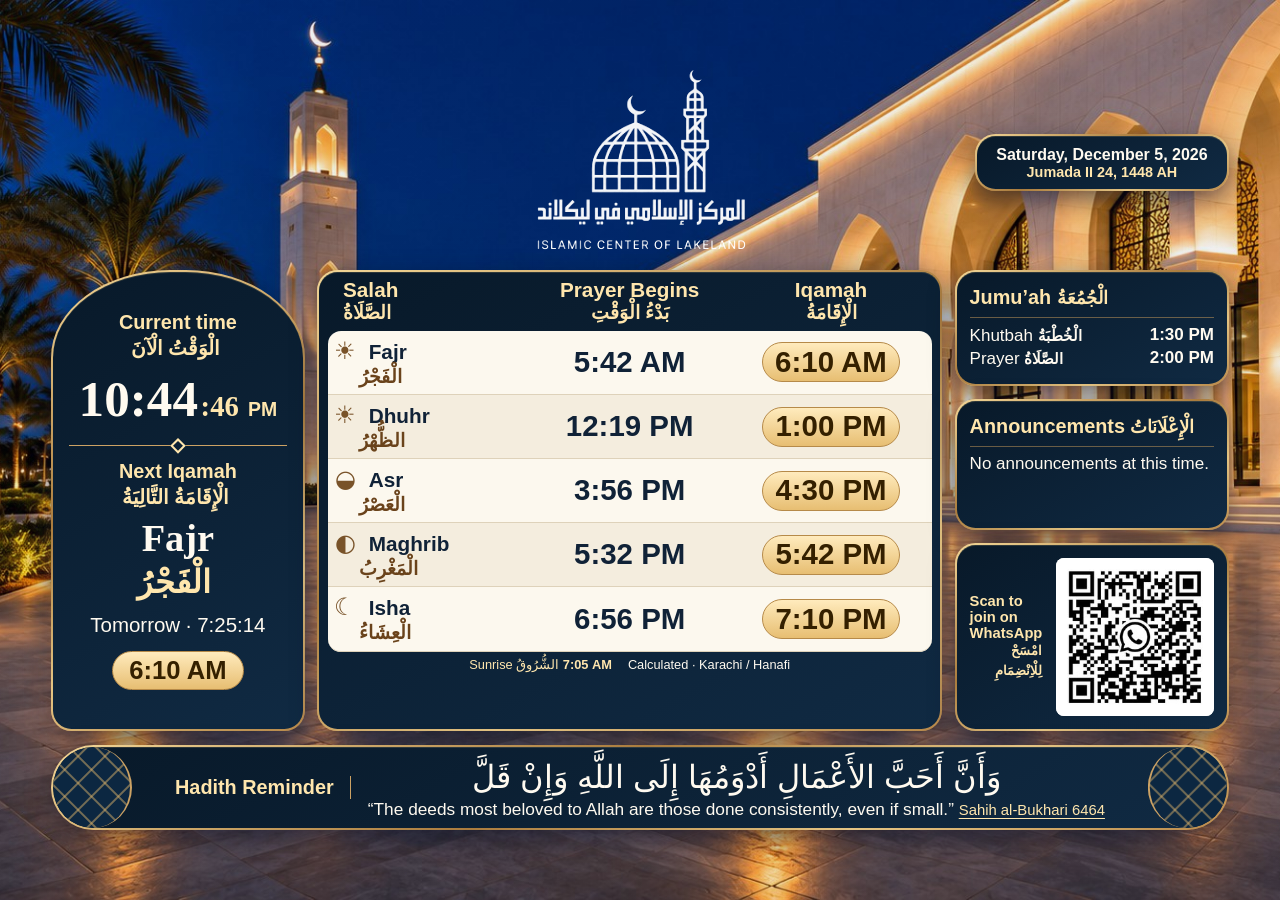
==== commit e217da89: "Make prayer times larger and bolder for TV viewing" ====
--- a/index.html
+++ b/index.html
@@ -6,7 +6,7 @@
   <meta name="theme-color" content="#0d233a">
   <title>ICOL | Salah Display</title>
   <link rel="icon" href="icol-logo.jpg">
-  <link rel="stylesheet" href="courtyard.css?v=16">
+  <link rel="stylesheet" href="courtyard.css?v=17">
   <script src="courtyard.js?v=8" defer></script>
 </head>
 <body>
--- a/courtyard.css
+++ b/courtyard.css
@@ -306,3 +306,25 @@
 @media (min-width: 660px) and (orientation: landscape) {
   .masthead h1 { transform: scale(1.1); }
 }
+
+@media (min-width: 660px) and (orientation: landscape) {
+  .dashboard {
+    grid-template-columns: minmax(0, .86fr) minmax(0, 2.12fr) minmax(0, .93fr);
+  }
+  .schedule tbody td {
+    font-size: clamp(22px, min(2.3vw, 4.2vh), 44px);
+    font-weight: 750;
+    font-variant-numeric: tabular-nums;
+    line-height: 1.05;
+    white-space: nowrap;
+  }
+  .schedule .pill {
+    display: inline-block;
+    padding: .12em .42em;
+  }
+  #next-time { font-size: clamp(18px, min(2vw, 3.5vh), 36px); }
+}
+@media (min-width: 660px) and (max-height: 650px) and (orientation: landscape) {
+  .schedule tbody td { font-size: clamp(15px, min(2.35vw, 5.2vh), 30px); }
+  #next-time { font-size: clamp(15px, min(1.9vw, 3.7vh), 23px); }
+}
